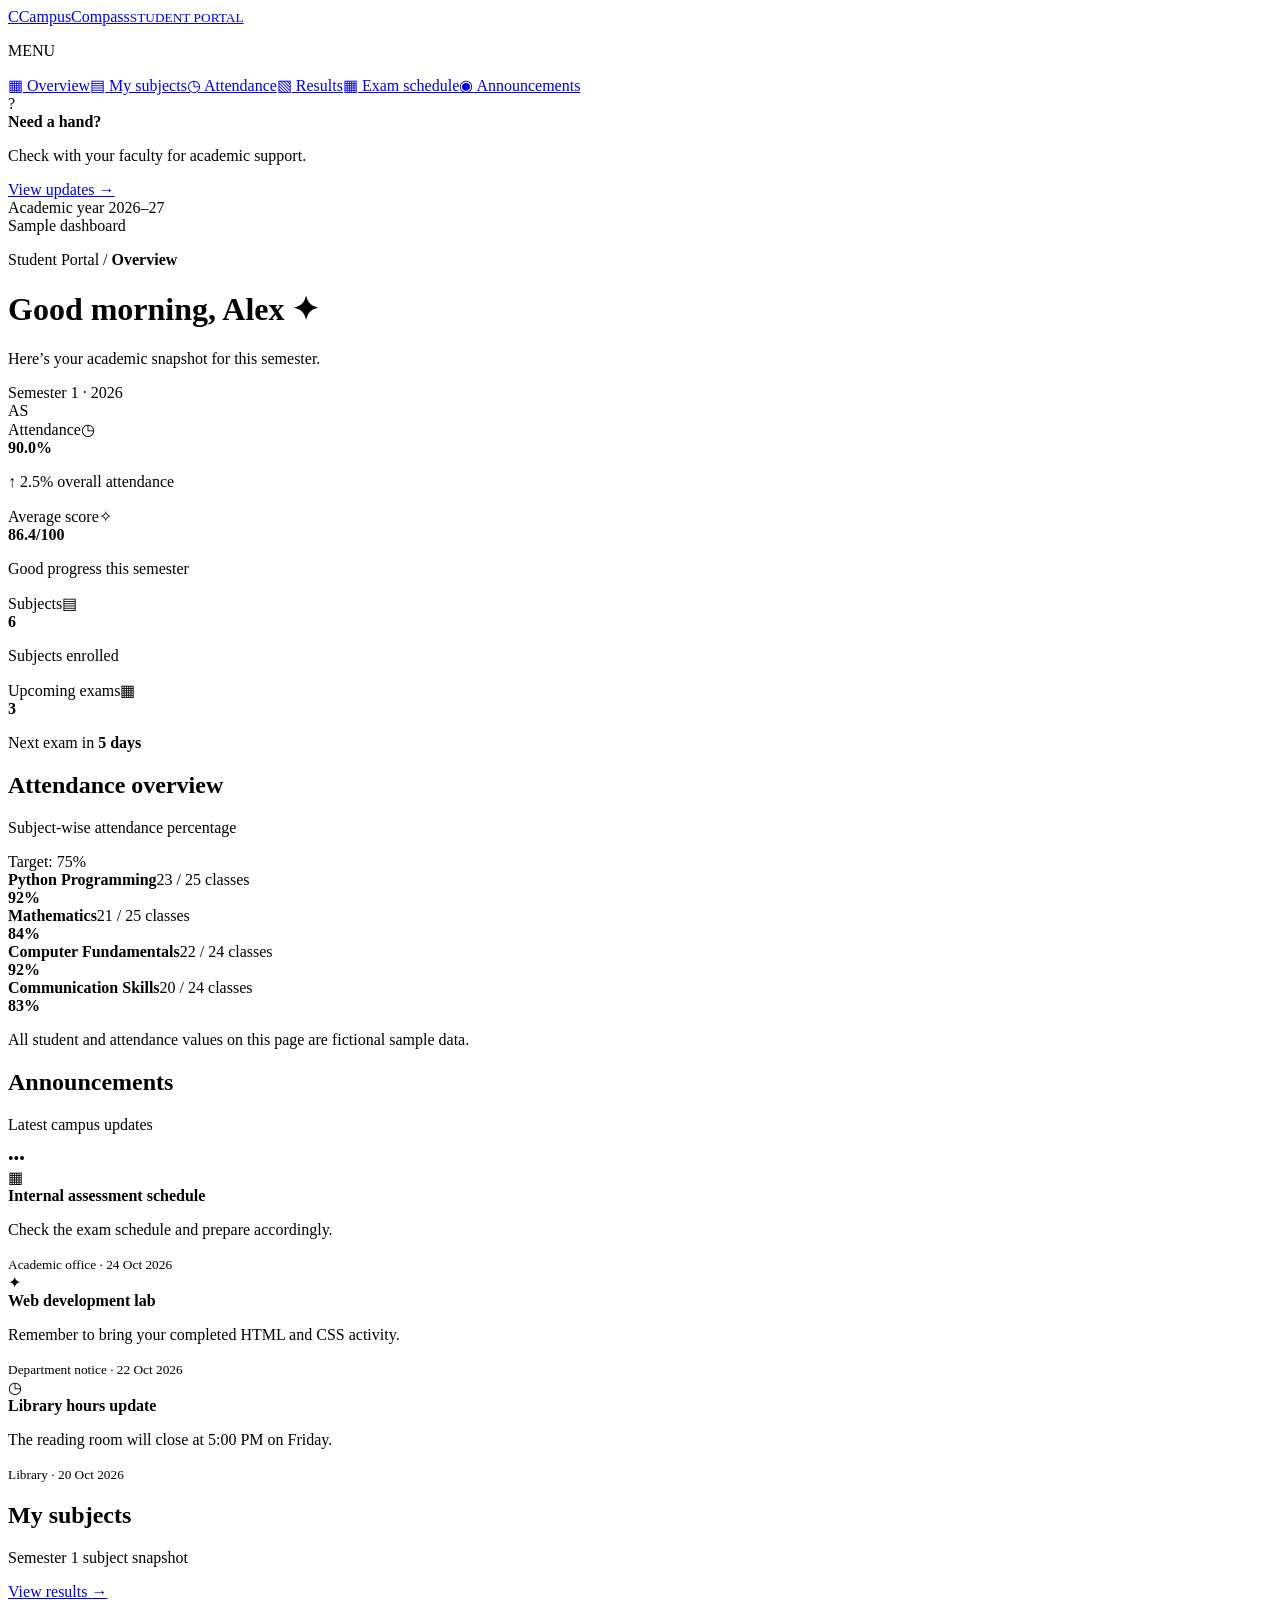
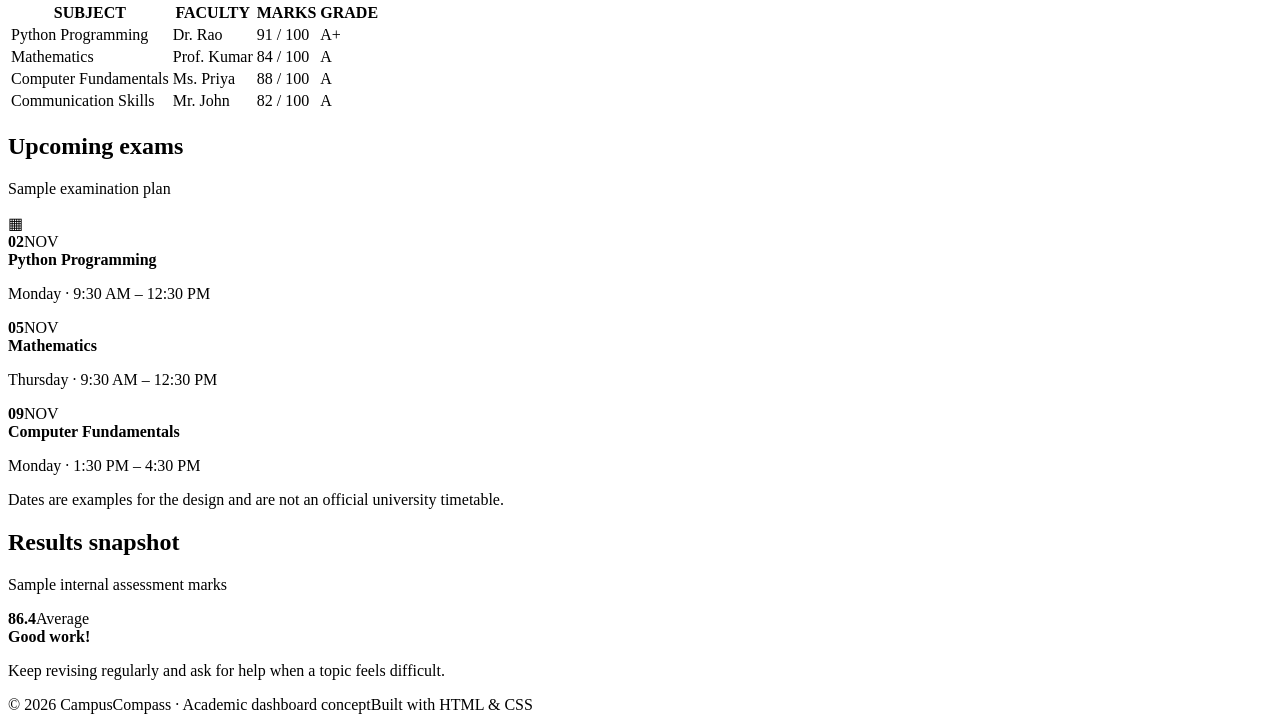
==== student-dashboard/index.html @ fb3a4818 "Add CampusCompass dashboard HTML page" ====
<!DOCTYPE html>
<html lang="en">
<head>
  <meta charset="UTF-8"><meta name="viewport" content="width=device-width, initial-scale=1.0">
  <meta name="description" content="CampusCompass student academic dashboard demonstration.">
  <title>CampusCompass | Student Dashboard</title><link rel="stylesheet" href="style.css">
</head>
<body>
  <div class="app-shell">
    <aside class="sidebar"><a class="brand" href="#overview"><span class="brand-icon">C</span><span>CampusCompass<small>STUDENT PORTAL</small></span></a><p class="menu-label">MENU</p><nav aria-label="Dashboard navigation"><a class="active" href="#overview"><span>▦</span> Overview</a><a href="#subjects"><span>▤</span> My subjects</a><a href="#attendance"><span>◷</span> Attendance</a><a href="#results"><span>▧</span> Results</a><a href="#schedule"><span>▦</span> Exam schedule</a><a href="#announcements"><span>◉</span> Announcements</a></nav><div class="sidebar-help"><div class="help-icon">?</div><strong>Need a hand?</strong><p>Check with your faculty for academic support.</p><a href="#announcements">View updates →</a></div><div class="sidebar-foot">Academic year 2026–27<br><span>Sample dashboard</span></div></aside>
    <main class="main-content" id="overview">
      <header class="topbar"><div><p class="crumb">Student Portal / <strong>Overview</strong></p><h1>Good morning, Alex <span>✦</span></h1><p class="subheading">Here’s your academic snapshot for this semester.</p></div><div class="top-actions"><span class="semester-pill">Semester 1 · 2026</span><div class="profile-avatar">AS</div></div></header>
      <section class="metric-grid"><article class="metric-card"><div class="metric-top"><span>Attendance</span><span class="metric-icon mint">◷</span></div><strong>90.0%</strong><p><span class="positive">↑ 2.5%</span> overall attendance</p><div class="mini-bar"><span style="width:90%"></span></div></article><article class="metric-card"><div class="metric-top"><span>Average score</span><span class="metric-icon lavender">✧</span></div><strong>86.4<span class="unit">/100</span></strong><p><span class="positive">Good progress</span> this semester</p><div class="mini-bar purple-bar"><span style="width:86.4%"></span></div></article><article class="metric-card"><div class="metric-top"><span>Subjects</span><span class="metric-icon peach">▤</span></div><strong>6</strong><p>Subjects enrolled</p><div class="mini-bar orange-bar"><span style="width:75%"></span></div></article><article class="metric-card"><div class="metric-top"><span>Upcoming exams</span><span class="metric-icon blue">▦</span></div><strong>3</strong><p>Next exam in <b>5 days</b></p><div class="mini-bar blue-bar"><span style="width:45%"></span></div></article></section>
      <div class="content-grid"><section class="panel attendance-panel" id="attendance"><div class="panel-heading"><div><h2>Attendance overview</h2><p>Subject-wise attendance percentage</p></div><span class="status-tag">Target: 75%</span></div><div class="attendance-list"><div class="attendance-row"><div><strong>Python Programming</strong><span>23 / 25 classes</span></div><strong>92%</strong><div class="bar"><span style="width:92%"></span></div></div><div class="attendance-row"><div><strong>Mathematics</strong><span>21 / 25 classes</span></div><strong>84%</strong><div class="bar"><span style="width:84%"></span></div></div><div class="attendance-row"><div><strong>Computer Fundamentals</strong><span>22 / 24 classes</span></div><strong>92%</strong><div class="bar"><span style="width:92%"></span></div></div><div class="attendance-row"><div><strong>Communication Skills</strong><span>20 / 24 classes</span></div><strong>83%</strong><div class="bar"><span style="width:83%"></span></div></div></div><p class="sample-note">All student and attendance values on this page are fictional sample data.</p></section>
      <section class="panel announcements" id="announcements"><div class="panel-heading"><div><h2>Announcements</h2><p>Latest campus updates</p></div><span class="more">•••</span></div><article class="notice"><span class="notice-icon lavender">▦</span><div><strong>Internal assessment schedule</strong><p>Check the exam schedule and prepare accordingly.</p><small>Academic office · 24 Oct 2026</small></div></article><article class="notice"><span class="notice-icon mint">✦</span><div><strong>Web development lab</strong><p>Remember to bring your completed HTML and CSS activity.</p><small>Department notice · 22 Oct 2026</small></div></article><article class="notice"><span class="notice-icon peach">◷</span><div><strong>Library hours update</strong><p>The reading room will close at 5:00 PM on Friday.</p><small>Library · 20 Oct 2026</small></div></article></section>
      <section class="panel subjects-panel" id="subjects"><div class="panel-heading"><div><h2>My subjects</h2><p>Semester 1 subject snapshot</p></div><a class="small-link" href="#results">View results →</a></div><div class="table-wrap"><table><thead><tr><th>SUBJECT</th><th>FACULTY</th><th>MARKS</th><th>GRADE</th></tr></thead><tbody><tr><td><span class="subject-dot purple-dot"></span>Python Programming</td><td>Dr. Rao</td><td>91 / 100</td><td><span class="grade">A+</span></td></tr><tr><td><span class="subject-dot blue-dot"></span>Mathematics</td><td>Prof. Kumar</td><td>84 / 100</td><td><span class="grade">A</span></td></tr><tr><td><span class="subject-dot green-dot"></span>Computer Fundamentals</td><td>Ms. Priya</td><td>88 / 100</td><td><span class="grade">A</span></td></tr><tr><td><span class="subject-dot orange-dot"></span>Communication Skills</td><td>Mr. John</td><td>82 / 100</td><td><span class="grade">A</span></td></tr></tbody></table></div></section>
      <section class="panel schedule-panel" id="schedule"><div class="panel-heading"><div><h2>Upcoming exams</h2><p>Sample examination plan</p></div><span class="calendar-icon">▦</span></div><div class="exam"><div class="date-box"><strong>02</strong><span>NOV</span></div><div><strong>Python Programming</strong><p>Monday · 9:30 AM – 12:30 PM</p></div></div><div class="exam"><div class="date-box"><strong>05</strong><span>NOV</span></div><div><strong>Mathematics</strong><p>Thursday · 9:30 AM – 12:30 PM</p></div></div><div class="exam"><div class="date-box"><strong>09</strong><span>NOV</span></div><div><strong>Computer Fundamentals</strong><p>Monday · 1:30 PM – 4:30 PM</p></div></div><p class="sample-note">Dates are examples for the design and are not an official university timetable.</p></section>
      <section class="panel results-panel" id="results"><div class="panel-heading"><div><h2>Results snapshot</h2><p>Sample internal assessment marks</p></div></div><div class="result-summary"><div class="result-circle"><strong>86.4</strong><span>Average</span></div><div><strong>Good work!</strong><p>Keep revising regularly and ask for help when a topic feels difficult.</p></div></div></section></div>
      <footer><span>© 2026 CampusCompass · Academic dashboard concept</span><span>Built with HTML & CSS</span></footer>
    </main>
  </div>
</body></html>
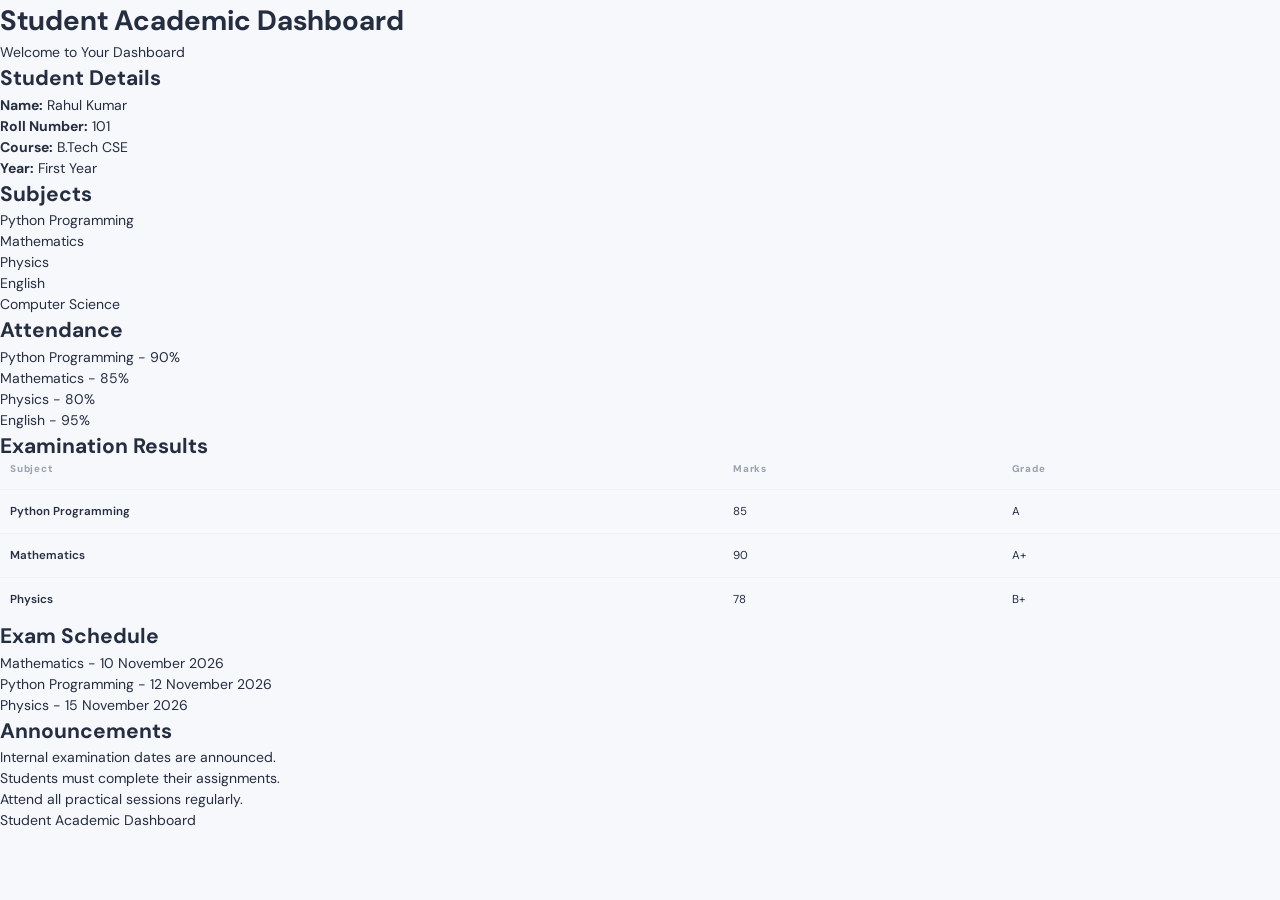
==== commit 8e9d6d67: "Update index.html" ====
--- a/student-dashboard/index.html
+++ b/student-dashboard/index.html
@@ -1,22 +1,92 @@
-<!DOCTYPE html>
-<html lang="en">
+<!DOCTYPE HTML>
+<html>
 <head>
-  <meta charset="UTF-8"><meta name="viewport" content="width=device-width, initial-scale=1.0">
-  <meta name="description" content="CampusCompass student academic dashboard demonstration.">
-  <title>CampusCompass | Student Dashboard</title><link rel="stylesheet" href="style.css">
+    <title>Student Academic Dashboard</title>
+    <link rel="stylesheet" href="style.css">
 </head>
+
 <body>
-  <div class="app-shell">
-    <aside class="sidebar"><a class="brand" href="#overview"><span class="brand-icon">C</span><span>CampusCompass<small>STUDENT PORTAL</small></span></a><p class="menu-label">MENU</p><nav aria-label="Dashboard navigation"><a class="active" href="#overview"><span>▦</span> Overview</a><a href="#subjects"><span>▤</span> My subjects</a><a href="#attendance"><span>◷</span> Attendance</a><a href="#results"><span>▧</span> Results</a><a href="#schedule"><span>▦</span> Exam schedule</a><a href="#announcements"><span>◉</span> Announcements</a></nav><div class="sidebar-help"><div class="help-icon">?</div><strong>Need a hand?</strong><p>Check with your faculty for academic support.</p><a href="#announcements">View updates →</a></div><div class="sidebar-foot">Academic year 2026–27<br><span>Sample dashboard</span></div></aside>
-    <main class="main-content" id="overview">
-      <header class="topbar"><div><p class="crumb">Student Portal / <strong>Overview</strong></p><h1>Good morning, Alex <span>✦</span></h1><p class="subheading">Here’s your academic snapshot for this semester.</p></div><div class="top-actions"><span class="semester-pill">Semester 1 · 2026</span><div class="profile-avatar">AS</div></div></header>
-      <section class="metric-grid"><article class="metric-card"><div class="metric-top"><span>Attendance</span><span class="metric-icon mint">◷</span></div><strong>90.0%</strong><p><span class="positive">↑ 2.5%</span> overall attendance</p><div class="mini-bar"><span style="width:90%"></span></div></article><article class="metric-card"><div class="metric-top"><span>Average score</span><span class="metric-icon lavender">✧</span></div><strong>86.4<span class="unit">/100</span></strong><p><span class="positive">Good progress</span> this semester</p><div class="mini-bar purple-bar"><span style="width:86.4%"></span></div></article><article class="metric-card"><div class="metric-top"><span>Subjects</span><span class="metric-icon peach">▤</span></div><strong>6</strong><p>Subjects enrolled</p><div class="mini-bar orange-bar"><span style="width:75%"></span></div></article><article class="metric-card"><div class="metric-top"><span>Upcoming exams</span><span class="metric-icon blue">▦</span></div><strong>3</strong><p>Next exam in <b>5 days</b></p><div class="mini-bar blue-bar"><span style="width:45%"></span></div></article></section>
-      <div class="content-grid"><section class="panel attendance-panel" id="attendance"><div class="panel-heading"><div><h2>Attendance overview</h2><p>Subject-wise attendance percentage</p></div><span class="status-tag">Target: 75%</span></div><div class="attendance-list"><div class="attendance-row"><div><strong>Python Programming</strong><span>23 / 25 classes</span></div><strong>92%</strong><div class="bar"><span style="width:92%"></span></div></div><div class="attendance-row"><div><strong>Mathematics</strong><span>21 / 25 classes</span></div><strong>84%</strong><div class="bar"><span style="width:84%"></span></div></div><div class="attendance-row"><div><strong>Computer Fundamentals</strong><span>22 / 24 classes</span></div><strong>92%</strong><div class="bar"><span style="width:92%"></span></div></div><div class="attendance-row"><div><strong>Communication Skills</strong><span>20 / 24 classes</span></div><strong>83%</strong><div class="bar"><span style="width:83%"></span></div></div></div><p class="sample-note">All student and attendance values on this page are fictional sample data.</p></section>
-      <section class="panel announcements" id="announcements"><div class="panel-heading"><div><h2>Announcements</h2><p>Latest campus updates</p></div><span class="more">•••</span></div><article class="notice"><span class="notice-icon lavender">▦</span><div><strong>Internal assessment schedule</strong><p>Check the exam schedule and prepare accordingly.</p><small>Academic office · 24 Oct 2026</small></div></article><article class="notice"><span class="notice-icon mint">✦</span><div><strong>Web development lab</strong><p>Remember to bring your completed HTML and CSS activity.</p><small>Department notice · 22 Oct 2026</small></div></article><article class="notice"><span class="notice-icon peach">◷</span><div><strong>Library hours update</strong><p>The reading room will close at 5:00 PM on Friday.</p><small>Library · 20 Oct 2026</small></div></article></section>
-      <section class="panel subjects-panel" id="subjects"><div class="panel-heading"><div><h2>My subjects</h2><p>Semester 1 subject snapshot</p></div><a class="small-link" href="#results">View results →</a></div><div class="table-wrap"><table><thead><tr><th>SUBJECT</th><th>FACULTY</th><th>MARKS</th><th>GRADE</th></tr></thead><tbody><tr><td><span class="subject-dot purple-dot"></span>Python Programming</td><td>Dr. Rao</td><td>91 / 100</td><td><span class="grade">A+</span></td></tr><tr><td><span class="subject-dot blue-dot"></span>Mathematics</td><td>Prof. Kumar</td><td>84 / 100</td><td><span class="grade">A</span></td></tr><tr><td><span class="subject-dot green-dot"></span>Computer Fundamentals</td><td>Ms. Priya</td><td>88 / 100</td><td><span class="grade">A</span></td></tr><tr><td><span class="subject-dot orange-dot"></span>Communication Skills</td><td>Mr. John</td><td>82 / 100</td><td><span class="grade">A</span></td></tr></tbody></table></div></section>
-      <section class="panel schedule-panel" id="schedule"><div class="panel-heading"><div><h2>Upcoming exams</h2><p>Sample examination plan</p></div><span class="calendar-icon">▦</span></div><div class="exam"><div class="date-box"><strong>02</strong><span>NOV</span></div><div><strong>Python Programming</strong><p>Monday · 9:30 AM – 12:30 PM</p></div></div><div class="exam"><div class="date-box"><strong>05</strong><span>NOV</span></div><div><strong>Mathematics</strong><p>Thursday · 9:30 AM – 12:30 PM</p></div></div><div class="exam"><div class="date-box"><strong>09</strong><span>NOV</span></div><div><strong>Computer Fundamentals</strong><p>Monday · 1:30 PM – 4:30 PM</p></div></div><p class="sample-note">Dates are examples for the design and are not an official university timetable.</p></section>
-      <section class="panel results-panel" id="results"><div class="panel-heading"><div><h2>Results snapshot</h2><p>Sample internal assessment marks</p></div></div><div class="result-summary"><div class="result-circle"><strong>86.4</strong><span>Average</span></div><div><strong>Good work!</strong><p>Keep revising regularly and ask for help when a topic feels difficult.</p></div></div></section></div>
-      <footer><span>© 2026 CampusCompass · Academic dashboard concept</span><span>Built with HTML & CSS</span></footer>
-    </main>
-  </div>
-</body></html>+
+    <header>
+        <h1>Student Academic Dashboard</h1>
+        <p>Welcome to Your Dashboard</p>
+    </header>
+
+    <section>
+        <h2>Student Details</h2>
+        <p><b>Name:</b> Rahul Kumar</p>
+        <p><b>Roll Number:</b> 101</p>
+        <p><b>Course:</b> B.Tech CSE</p>
+        <p><b>Year:</b> First Year</p>
+    </section>
+
+    <section>
+        <h2>Subjects</h2>
+        <ul>
+            <li>Python Programming</li>
+            <li>Mathematics</li>
+            <li>Physics</li>
+            <li>English</li>
+            <li>Computer Science</li>
+        </ul>
+    </section>
+
+    <section>
+        <h2>Attendance</h2>
+        <p>Python Programming - 90%</p>
+        <p>Mathematics - 85%</p>
+        <p>Physics - 80%</p>
+        <p>English - 95%</p>
+    </section>
+
+    <section>
+        <h2>Examination Results</h2>
+        <table>
+            <tr>
+                <th>Subject</th>
+                <th>Marks</th>
+                <th>Grade</th>
+            </tr>
+
+            <tr>
+                <td>Python Programming</td>
+                <td>85</td>
+                <td>A</td>
+            </tr>
+
+            <tr>
+                <td>Mathematics</td>
+                <td>90</td>
+                <td>A+</td>
+            </tr>
+
+            <tr>
+                <td>Physics</td>
+                <td>78</td>
+                <td>B+</td>
+            </tr>
+        </table>
+    </section>
+
+    <section>
+        <h2>Exam Schedule</h2>
+        <p>Mathematics - 10 November 2026</p>
+        <p>Python Programming - 12 November 2026</p>
+        <p>Physics - 15 November 2026</p>
+    </section>
+
+    <section>
+        <h2>Announcements</h2>
+        <ul>
+            <li>Internal examination dates are announced.</li>
+            <li>Students must complete their assignments.</li>
+            <li>Attend all practical sessions regularly.</li>
+        </ul>
+    </section>
+
+    <footer>
+        <p>Student Academic Dashboard</p>
+    </footer>
+
+</body>
+</html>
--- a/student-dashboard/style.css
+++ b/student-dashboard/style.css
@@ -0,0 +1,3 @@
+@import url('https://fonts.googleapis.com/css2?family=DM+Sans:wght@400;500;600;700&family=Manrope:wght@400;500;600;700;800&display=swap');
+:root{--ink:#252d40;--muted:#7d8799;--purple:#6c59d9;--line:#e9edf3;--bg:#f7f8fc;--green:#3d9d76}
+*{box-sizing:border-box;margin:0;padding:0}html{scroll-behavior:smooth}body{font-family:'DM Sans',Arial,sans-serif;color:var(--ink);background:var(--bg);font-size:14px;line-height:1.5}a{color:inherit;text-decoration:none}.app-shell{display:grid;grid-template-columns:245px 1fr;min-height:100vh}.sidebar{background:#fff;border-right:1px solid var(--line);padding:27px 17px;display:flex;flex-direction:column;min-height:100vh}.brand{display:flex;align-items:center;gap:10px;padding:0 8px;font:800 1rem 'Manrope',Arial,sans-serif;letter-spacing:-.04em}.brand-icon{display:grid;place-items:center;width:36px;height:36px;background:var(--purple);color:#fff;border-radius:11px;font-size:1.2rem}.brand small{display:block;font:700 .56rem 'DM Sans',Arial,sans-serif;letter-spacing:.12em;color:#9aa2b1;margin-top:1px}.menu-label{font-size:.63rem;font-weight:800;letter-spacing:.15em;color:#a3aaba;margin:40px 10px 12px}.sidebar nav{display:grid;gap:5px}.sidebar nav a{display:flex;align-items:center;gap:13px;padding:12px 13px;border-radius:10px;color:#737e91;font-size:.86rem;font-weight:600;transition:background .2s,color .2s}.sidebar nav a span{font-size:1.1rem;width:19px;text-align:center}.sidebar nav a:hover,.sidebar nav a.active{background:#f0edff;color:var(--purple)}.sidebar-help{margin-top:auto;background:#f8f7ff;border:1px solid #efecff;border-radius:13px;padding:16px;margin-bottom:22px}.help-icon{width:29px;height:29px;border-radius:9px;background:#e6e0ff;color:var(--purple);display:grid;place-items:center;font-weight:800;margin-bottom:10px}.sidebar-help strong{font-size:.82rem}.sidebar-help p{font-size:.72rem;color:var(--muted);margin:5px 0 10px}.sidebar-help a{font-size:.72rem;color:var(--purple);font-weight:700}.sidebar-foot{font-size:.7rem;color:#69758a;padding:15px 8px;border-top:1px solid var(--line)}.sidebar-foot span{color:#a1a8b5}.main-content{padding:30px 35px;min-width:0}.topbar{display:flex;justify-content:space-between;align-items:center;gap:20px;margin-bottom:27px}.crumb{font-size:.72rem;color:#98a0af;margin-bottom:8px}.crumb strong{color:#626d80}.topbar h1{font:800 clamp(1.55rem,3vw,2rem) 'Manrope',Arial,sans-serif;letter-spacing:-.05em}.topbar h1 span{font-size:1.2rem;color:#e8a94e}.subheading{font-size:.82rem;color:var(--muted);margin-top:4px}.top-actions{display:flex;align-items:center;gap:13px}.semester-pill{padding:9px 12px;border:1px solid var(--line);background:#fff;border-radius:9px;font-size:.72rem;font-weight:700;color:#667187}.profile-avatar{display:grid;place-items:center;width:40px;height:40px;border-radius:50%;background:#dcd5ff;color:#5d4cc4;font-weight:800}.metric-grid{display:grid;grid-template-columns:repeat(4,1fr);gap:15px;margin-bottom:20px}.metric-card,.panel{background:#fff;border:1px solid var(--line);border-radius:13px;box-shadow:0 4px 15px #26365b04}.metric-card{padding:18px}.metric-top{display:flex;align-items:center;justify-content:space-between;font-size:.78rem;color:#69758a;font-weight:600}.metric-icon{display:grid;place-items:center;width:34px;height:34px;border-radius:10px;font-size:1.05rem}.mint{background:#e3f7ee;color:#2b976b}.lavender{background:#efecff;color:#6c59d9}.peach{background:#fff0e4;color:#d68a48}.blue{background:#e5f2ff;color:#4b8dd2}.metric-card>strong{display:block;font:800 1.8rem 'Manrope',Arial,sans-serif;margin:12px 0 2px;letter-spacing:-.04em}.unit{font-size:.85rem;color:#8b95a5;font-weight:600}.metric-card>p{font-size:.7rem;color:var(--muted)}.positive{color:#2d9a6c;font-weight:700}.mini-bar{height:5px;background:#edf2f1;border-radius:10px;overflow:hidden;margin-top:13px}.mini-bar span{display:block;height:100%;background:#50b58b;border-radius:10px}.purple-bar span{background:#8776e9}.orange-bar span{background:#eda56c}.blue-bar span{background:#6ba7e7}.content-grid{display:grid;grid-template-columns:1.15fr .85fr;gap:18px;align-items:start}.panel{padding:20px;min-width:0}.panel-heading{display:flex;justify-content:space-between;align-items:center;gap:10px;margin-bottom:20px}.panel-heading h2{font:800 1rem 'Manrope',Arial,sans-serif;letter-spacing:-.025em}.panel-heading p{font-size:.72rem;color:var(--muted);margin-top:3px}.status-tag{padding:6px 9px;border-radius:7px;background:#e3f7ee;color:#2b976b;font-size:.65rem;font-weight:700;white-space:nowrap}.attendance-row{display:grid;grid-template-columns:1fr auto;gap:4px 15px;margin:19px 0}.attendance-row>div:first-child{display:flex;flex-direction:column}.attendance-row>div:first-child strong{font-size:.78rem}.attendance-row>div:first-child span{font-size:.67rem;color:var(--muted)}.attendance-row>strong{font-size:.78rem}.bar{grid-column:1/3;height:7px;background:#eef0f6;border-radius:10px;overflow:hidden}.bar span{display:block;height:100%;background:#6c59d9;border-radius:10px}.attendance-row:nth-child(2) .bar span{background:#65b991}.attendance-row:nth-child(3) .bar span{background:#7ca9e9}.attendance-row:nth-child(4) .bar span{background:#e7a36a}.sample-note{font-size:.65rem;color:#969eac;margin-top:12px}.more{color:#8b95a5;letter-spacing:2px}.notice{display:flex;gap:12px;padding:14px 0;border-top:1px solid #f0f2f6}.notice-icon{flex:0 0 36px;height:36px;display:grid;place-items:center;border-radius:10px}.notice>div:last-child{min-width:0}.notice strong{font-size:.76rem;display:block}.notice p{font-size:.7rem;color:var(--muted);margin:3px 0 5px}.notice small{font-size:.63rem;color:#a0a7b4}.subjects-panel{grid-column:1/2}.small-link{font-size:.7rem;color:var(--purple);font-weight:700;white-space:nowrap}.table-wrap{overflow-x:auto}table{width:100%;border-collapse:collapse;text-align:left;white-space:nowrap}th{font-size:.61rem;letter-spacing:.08em;color:#9aa2b0;font-weight:800;padding:0 10px 12px}td{font-size:.72rem;padding:13px 10px;border-top:1px solid #f0f2f6}td:first-child{font-weight:600}.subject-dot{display:inline-block;width:8px;height:8px;border-radius:50%;margin-right:8px}.purple-dot{background:#8776e9}.blue-dot{background:#6ba7e7}.green-dot{background:#50b58b}.orange-dot{background:#eda56c}.grade{display:inline-block;padding:4px 7px;border-radius:6px;background:#e4f7ee;color:#2d9469;font-size:.65rem;font-weight:800}.schedule-panel{grid-column:2/3}.calendar-icon{color:var(--purple);font-size:1.2rem}.exam{display:flex;align-items:center;gap:12px;padding:12px 0;border-top:1px solid #f0f2f6}.date-box{width:43px;flex:0 0 43px;text-align:center;padding:6px 0;background:#f0edff;border-radius:8px;color:var(--purple)}.date-box strong{display:block;font:800 1.1rem 'Manrope',Arial,sans-serif;line-height:1.3}.date-box span{font-size:.56rem;font-weight:800;letter-spacing:.08em}.exam>div:last-child strong{font-size:.75rem}.exam p{font-size:.66rem;color:var(--muted);margin-top:3px}.results-panel{grid-column:1/3}.result-summary{display:flex;align-items:center;gap:20px}.result-circle{width:90px;height:90px;flex:0 0 90px;border-radius:50%;border:7px solid #e6e1ff;display:flex;align-items:center;justify-content:center;flex-direction:column}.result-circle strong{font:800 1.25rem 'Manrope',Arial,sans-serif;color:var(--purple)}.result-circle span{font-size:.6rem;color:var(--muted)}.result-summary>div:last-child strong{font-size:.85rem}.result-summary p{font-size:.75rem;color:var(--muted);max-width:420px;margin-top:5px}.main-content footer{display:flex;justify-content:space-between;gap:15px;flex-wrap:wrap;color:#9aa2b0;font-size:.67rem;padding:25px 3px 0}@media(max-width:1100px){.app-shell{grid-template-columns:210px 1fr}.main-content{padding:25px 20px}.metric-grid{grid-template-columns:repeat(2,1fr)}.content-grid{grid-template-columns:1fr}.subjects-panel,.schedule-panel,.results-panel{grid-column:1/2}}@media(max-width:700px){.app-shell{grid-template-columns:1fr}.sidebar{min-height:auto;padding:16px;position:static}.sidebar .menu-label,.sidebar-help,.sidebar-foot{display:none}.sidebar nav{display:flex;overflow-x:auto;margin-top:16px;padding-bottom:4px}.sidebar nav a{white-space:nowrap;padding:9px 11px}.brand{padding:0}.main-content{padding:23px 14px}.topbar{align-items:flex-start;flex-direction:column}.top-actions{width:100%;justify-content:space-between}.metric-grid{gap:10px}.metric-card{padding:14px}.metric-card>strong{font-size:1.55rem}.panel{padding:15px}.content-grid{gap:12px}.main-content footer{flex-direction:column}.table-wrap{margin:0 -5px}td{padding:12px 8px}th{padding-left:8px;padding-right:8px}}
